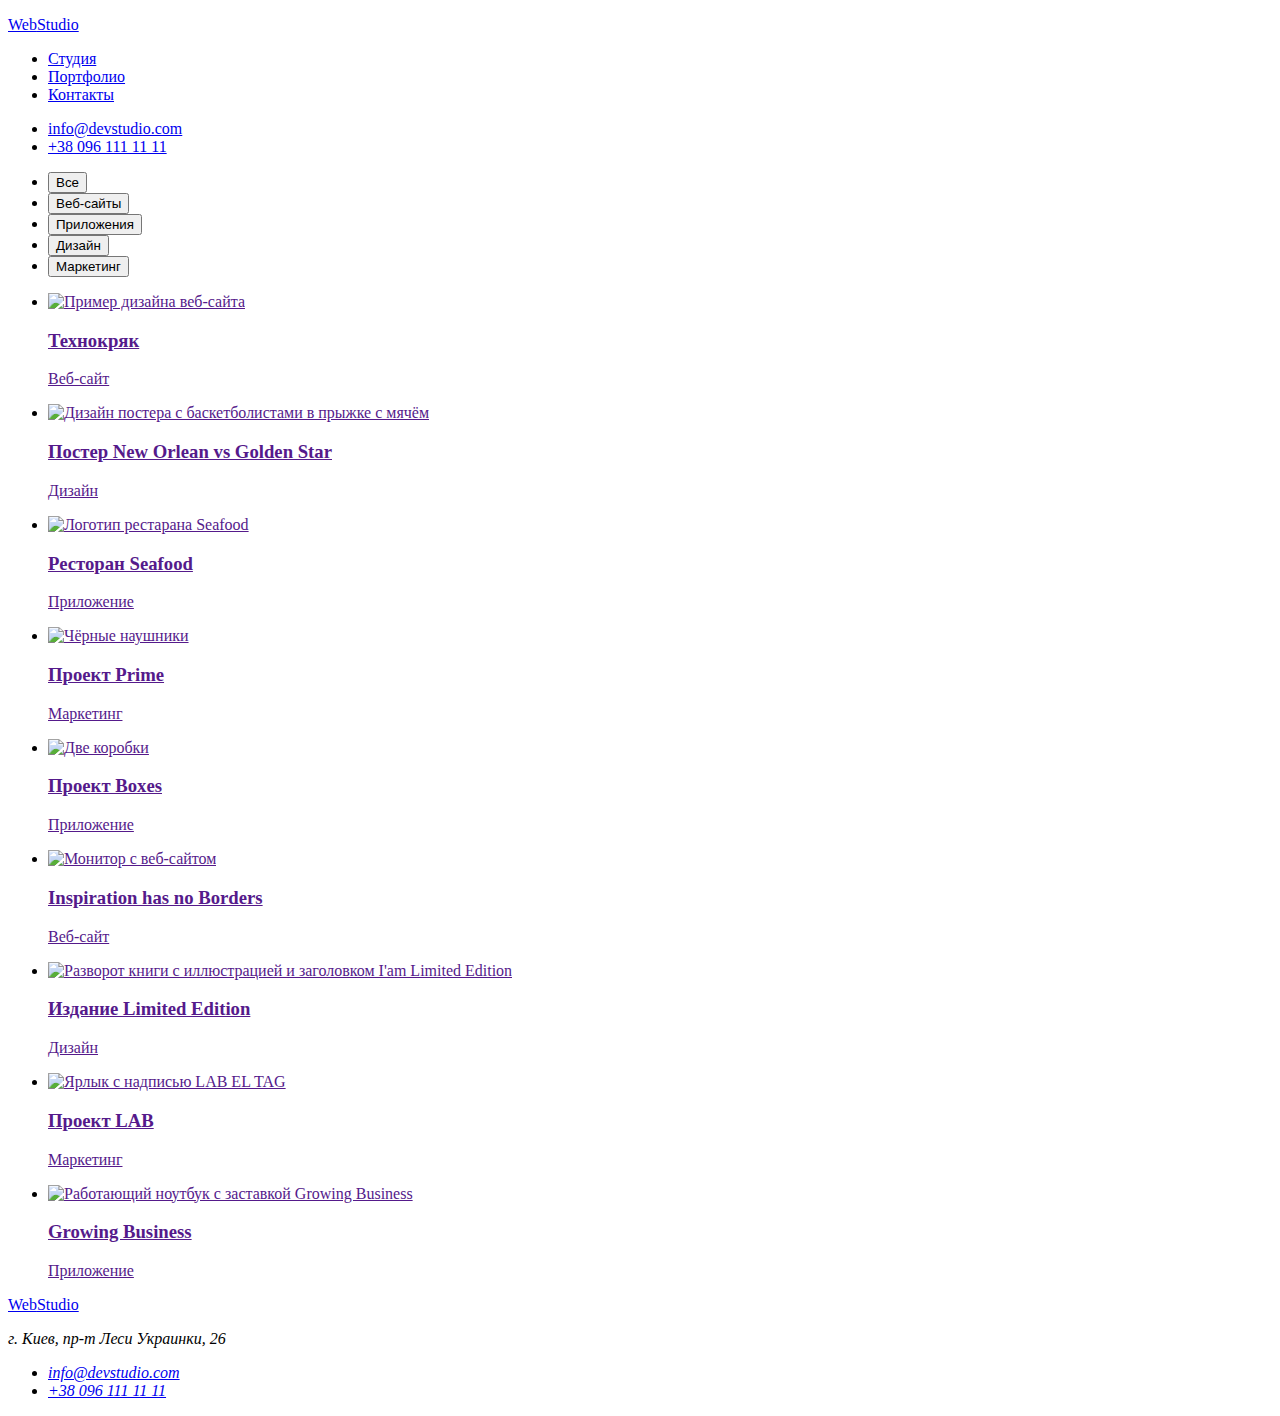
==== portfolio.html @ a592189d "create portfolio html" ====
<!DOCTYPE html>
<html lang="ru">

<head>
    <meta charset="UTF-8" />
    <meta name="viewport" content="width=device-width, initial-scale=1.0" />
    <title>Портфолио</title>
    <link
        href="https://fonts.googleapis.com/css2?family=Raleway:wght@700&amp;family=Roboto:wght@400;500;700;900&amp;display=fallback"
        rel="stylesheet" />
    <link rel="stylesheet" href="CSS/normalize.css">
    <link rel="stylesheet" href="CSS/style.css" />


</head>

<body>
    <header>
        <!-- шапка, навигация -->
        <nav>
            <p class="logo">
                <a href="#" class="focused"><span class="logo-blue">Web</span>Studio</a>
            </p>
            <ul class="main-menu list">
                <li class="main-menu item">
                    <a href="./index.html" class="focused">Студия</a>
                </li>
                <li class="main-menu item">
                    <a href="#" class="focused current">Портфолио</a>
                </li>
                <li class="main-menu item">
                    <a href="#contact" class="focused">Контакты</a>
                </li>
            </ul>
        </nav>
        <!-- шапка, контакты -->
        <ul class="main-menu-contact list">
            <li class="main-menu-contact item">
                <a href="mailto:info@devstudio.com" class="focused contact-link">info@devstudio.com</a>
            </li>
            <li class="main-menu-contact item">
                <a href="tel:+380961111111" class="focused contact-link">+38 096 111 11 11</a>
            </li>
        </ul>
    </header>
    <!-- тело -->
    <main class="main-content">

        <!-- <h1>Портфолио</h1> -->
        <!-- Скрыть элемент h1 -->
        <!-- Фильтр -->
        <nav>
            <ul class="main-filters list">
                <li class="main-filters item">
                    <button type="button" class="focused-button">Все
                        <!-- <a href="#" class="main-filters-link"></a> -->
                    </button>
                </li>
                <li class="main-filters item">
                    <button type="button" class="focused-button">Веб-сайты
                        <!-- <a href="#" class="main-filters-link"></a> -->
                    </button>
                </li>
                <li class="main-filters item">
                    <button type="button" class="focused-button">Приложения
                        <!-- <a href="#" class="main-filters-link"></a> -->
                    </button>
                </li>
                <li class="main-filters item">
                    <button type="button" class="focused-button">Дизайн
                        <!-- <a href="#" class="main-filters-link"></a> -->
                    </button>
                </li>
                <li class="main-filters item">
                    <button type="button" class="focused-button">Маркетинг
                        <!-- <a href="#" class="main-filters-link"></a> -->
                    </button>
                </li>
            </ul>
        </nav>
        <section>
            <ul class="list">
                <li>
                    <a href="" class="link">
                        <img src="imagesPortfolio/technocryk.jpg" alt="Пример дизайна веб-сайта" width="370"
                            height="294" />
                        <h3 class="title">Технокряк</h3>
                        <p class="subtitle">Веб-сайт</p>
                    </a>
                </li>
                <li>
                    <a href="" class="link">
                        <img src="imagesPortfolio/neworlean.jpg" alt="Дизайн постера с баскетболистами в прыжке с мячём"
                            width="370" height="294" />
                        <h3 class="title">Постер New Orlean vs Golden Star</h3>
                        <p class="subtitle">Дизайн</p>
                    </a>
                </li>
                <li>
                    <a href="" class="link">
                        <img src="imagesPortfolio/seafood.jpg" alt="Логотип рестарана Seafood" width="370"
                            height="294" />
                        <h3 class="title">Ресторан Seafood</h3>
                        <p class="subtitle">Приложение</p>
                    </a>
                </li>
                <li>
                    <a href="" class="link">
                        <img src="imagesPortfolio/prime.jpg" alt="Чёрные наушники" width="370" height="294" />
                        <h3 class="title">Проект Prime</h3>
                        <p class="subtitle">Маркетинг</p>
                    </a>
                </li>
                <li>
                    <a href="" class="link">
                        <img src="imagesPortfolio/boxes.jpg" alt="Две коробки" width="370" height="294" />
                        <h3 class="title">Проект Boxes</h3>
                        <p class="subtitle">Приложение</p>
                    </a>
                </li>
                <li>
                    <a href="" class="link">
                        <img src="imagesPortfolio/borders.jpg" alt="Монитор с веб-сайтом" width="370" height="294" />
                        <h3 class="title">Inspiration has no Borders</h3>
                        <p class="subtitle">Веб-сайт</p>
                    </a>
                </li>
                <li>
                    <a href="" class="link">
                        <img src="imagesPortfolio/limeted.jpg"
                            alt="Разворот книги с иллюстрацией и заголовком I'am Limited Edition" width="370"
                            height="294" />
                        <h3 class="title">Издание Limited Edition</h3>
                        <p class="subtitle">Дизайн</p>
                    </a>
                </li>
                <li>
                    <a href="" class="link">
                        <img src="imagesPortfolio/lab.jpg" alt="Ярлык с надписью LAB EL TAG" width="370" height="294" />
                        <h3 class="title">Проект LAB</h3>
                        <p class="subtitle">Маркетинг</p>
                    </a>
                </li>
                <li>
                    <a href="" class="link">
                        <img src="imagesPortfolio/business.jpg" alt="Работающий ноутбук с заставкой Growing Business"
                            width="370" height="294" />
                        <h3 class="title">Growing Business</h3>
                        <p class="subtitle">Приложение</p>
                    </a>
                </li>
            </ul>
        </section>
    </main>
    <!-- подвал, лого и контакты -->
    <footer id="contact" class="main-footer">
        <p class="logo">
            <a href="#" class="focused logo-half"><span class="logo-blue">Web</span>Studio</a>
        </p>
        <address class="main-footer-addressbar">
            г. Киев, пр-т Леси Украинки, 26
        </address>
        <address>
            <ul class="list">
                <li>
                    <a href="mailto:info@devstudio.com" class="focused contact-link-footer">info@devstudio.com</a>
                </li>
                <li>
                    <a href="tel:+380961111111" class="focused contact-link-footer">+38 096 111 11 11</a>
                </li>
            </ul>
        </address>
    </footer>
</body>

</html>
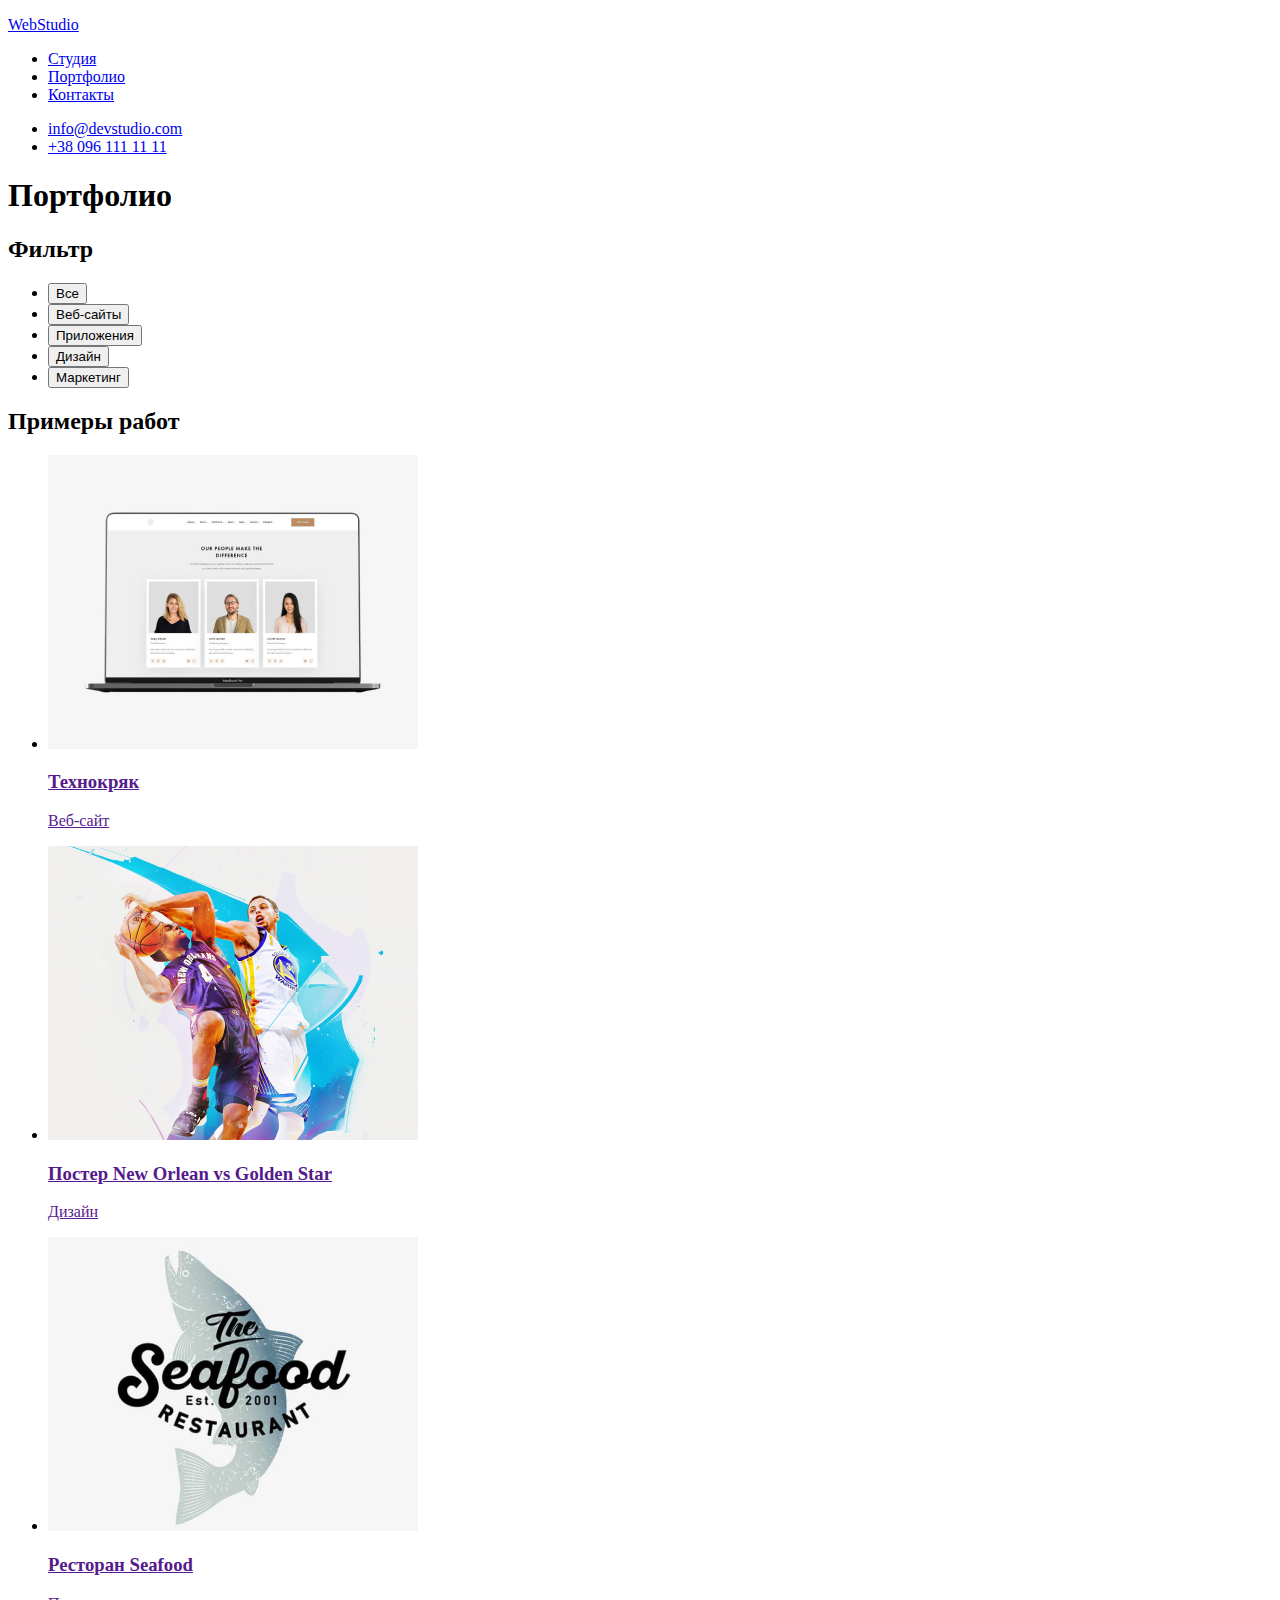
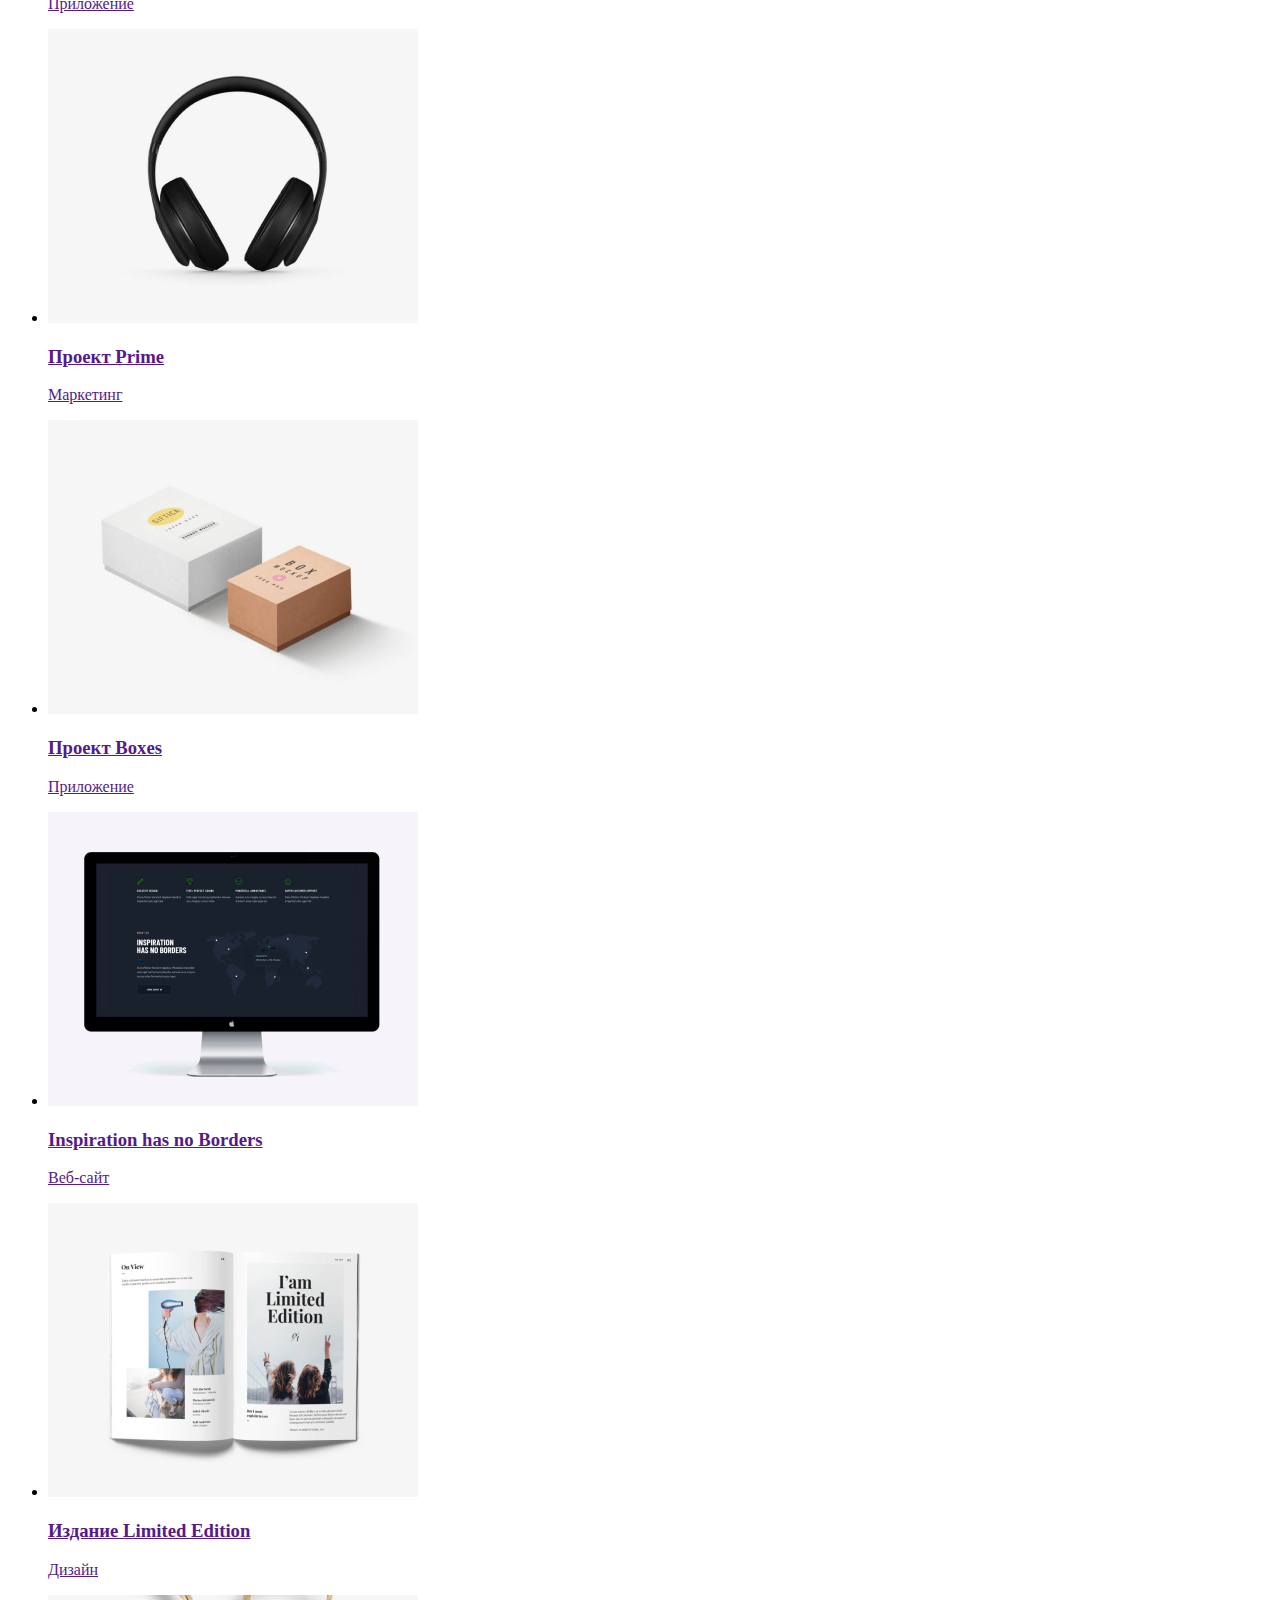
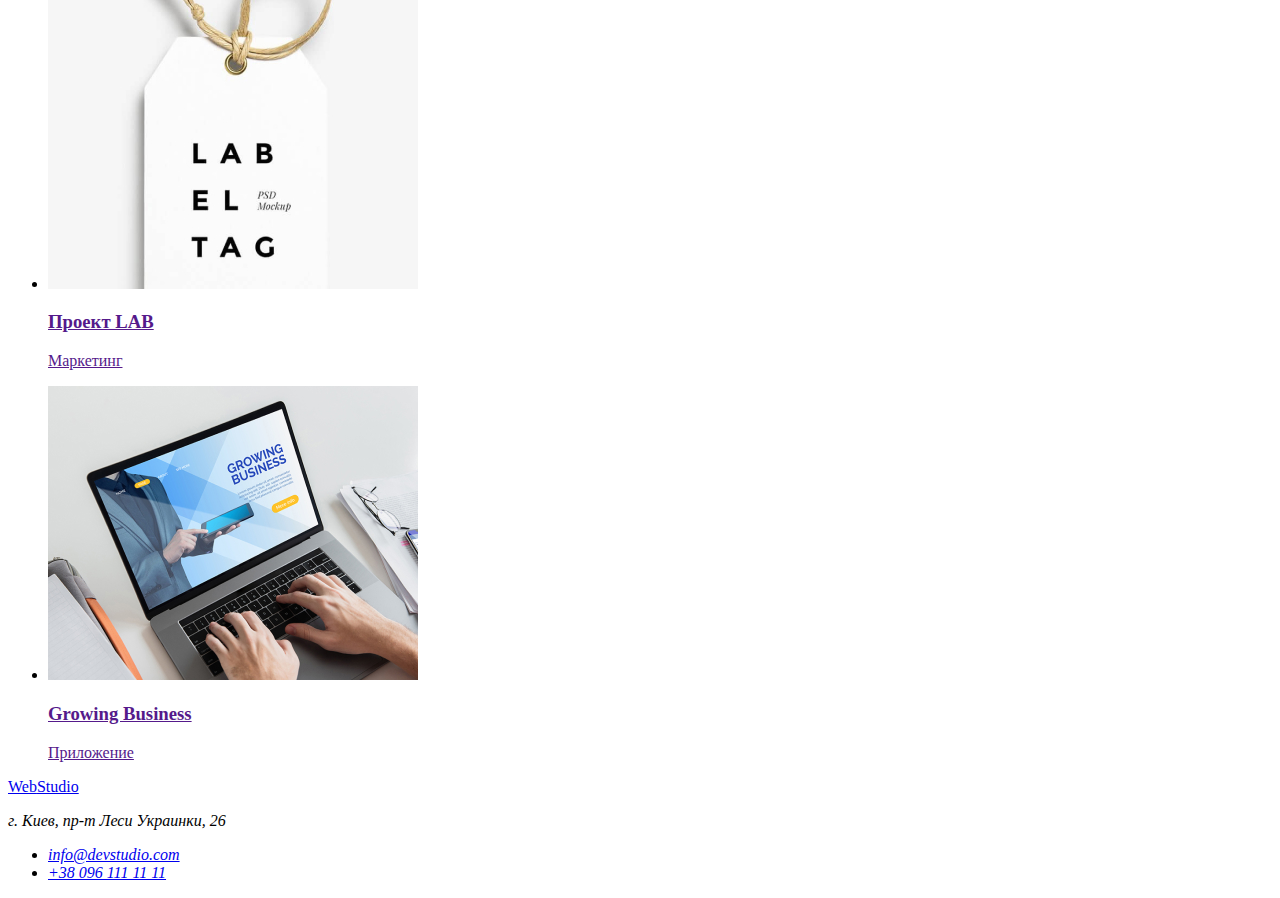
==== commit b7f27d91: "geometry" ====
--- a/portfolio.html
+++ b/portfolio.html
@@ -1,176 +1,251 @@
 <!DOCTYPE html>
 <html lang="ru">
-
-<head>
+  <head>
     <meta charset="UTF-8" />
     <meta name="viewport" content="width=device-width, initial-scale=1.0" />
     <title>Портфолио</title>
     <link
-        href="https://fonts.googleapis.com/css2?family=Raleway:wght@700&amp;family=Roboto:wght@400;500;700;900&amp;display=fallback"
-        rel="stylesheet" />
-    <link rel="stylesheet" href="CSS/normalize.css">
-    <link rel="stylesheet" href="CSS/style.css" />
+      href="https://fonts.googleapis.com/css2?family=Raleway:wght@700&amp;family=Roboto:wght@400;500;700;900&amp;display=fallback"
+      rel="stylesheet"
+    />
+    <link rel="stylesheet" href="./CSS/normalize.css" />
+    <link rel="stylesheet" href="./CSS/style.css" />
+  </head>
 
-
-</head>
-
-<body>
+  <body>
     <header>
-        <!-- шапка, навигация -->
-        <nav>
-            <p class="logo">
-                <a href="#" class="focused"><span class="logo-blue">Web</span>Studio</a>
-            </p>
-            <ul class="main-menu list">
-                <li class="main-menu item">
-                    <a href="./index.html" class="focused">Студия</a>
-                </li>
-                <li class="main-menu item">
-                    <a href="#" class="focused current">Портфолио</a>
-                </li>
-                <li class="main-menu item">
-                    <a href="#contact" class="focused">Контакты</a>
-                </li>
-            </ul>
+      <!-- шапка, навигация -->
+      <div class="nav-container">
+        <nav class="header">
+          <p class="logo">
+            <a href="#" class="focused"><span class="logo-blue">Web</span>Studio</a>
+          </p>
+          <ul class="main-menu list">
+            <li class="item">
+              <a href="./index.html" class="focused">Студия</a>
+            </li>
+            <li class="main-menu item">
+              <a href="#" class="focused current">Портфолио</a>
+            </li>
+            <li class="main-menu item">
+              <a href="#contact" class="focused">Контакты</a>
+            </li>
+          </ul>
         </nav>
         <!-- шапка, контакты -->
-        <ul class="main-menu-contact list">
-            <li class="main-menu-contact item">
-                <a href="mailto:info@devstudio.com" class="focused contact-link">info@devstudio.com</a>
-            </li>
-            <li class="main-menu-contact item">
-                <a href="tel:+380961111111" class="focused contact-link">+38 096 111 11 11</a>
-            </li>
+        <ul class="main-menu contact list">
+          <li class="item">
+            <a href="mailto:info@devstudio.com" class="focused contact-link">info@devstudio.com</a>
+          </li>
+          <li class="item">
+            <a href="tel:+380961111111" class="focused contact-link">+38 096 111 11 11</a>
+          </li>
         </ul>
+      </div>
     </header>
     <!-- тело -->
     <main class="main-content">
-
-        <!-- <h1>Портфолио</h1> -->
-        <!-- Скрыть элемент h1 -->
-        <!-- Фильтр -->
-        <nav>
+      <h1 class="features-title">Портфолио</h1>
+      <!-- Скрыть элемент h1 -->
+      <!-- Фильтр -->
+      <section class="container indented">
+        <div class="minindented">
+          <nav>
+            <h2 class="features-title">Фильтр</h2>
             <ul class="main-filters list">
-                <li class="main-filters item">
-                    <button type="button" class="focused-button">Все
-                        <!-- <a href="#" class="main-filters-link"></a> -->
-                    </button>
-                </li>
-                <li class="main-filters item">
-                    <button type="button" class="focused-button">Веб-сайты
-                        <!-- <a href="#" class="main-filters-link"></a> -->
-                    </button>
-                </li>
-                <li class="main-filters item">
-                    <button type="button" class="focused-button">Приложения
-                        <!-- <a href="#" class="main-filters-link"></a> -->
-                    </button>
-                </li>
-                <li class="main-filters item">
-                    <button type="button" class="focused-button">Дизайн
-                        <!-- <a href="#" class="main-filters-link"></a> -->
-                    </button>
-                </li>
-                <li class="main-filters item">
-                    <button type="button" class="focused-button">Маркетинг
-                        <!-- <a href="#" class="main-filters-link"></a> -->
-                    </button>
-                </li>
+              <li class="main-filters item">
+                <button type="button" class="middling focused-button">
+                  Все
+                  <!-- <a href="#" class="main-filters-link"></a> -->
+                </button>
+              </li>
+              <li class="main-filters item">
+                <button type="button" class="middling focused-button">
+                  Веб-сайты
+                  <!-- <a href="#" class="main-filters-link"></a> -->
+                </button>
+              </li>
+              <li class="main-filters item">
+                <button type="button" class="middling focused-button">
+                  Приложения
+                  <!-- <a href="#" class="main-filters-link"></a> -->
+                </button>
+              </li>
+              <li class="main-filters item">
+                <button type="button" class="middling focused-button">
+                  Дизайн
+                  <!-- <a href="#" class="main-filters-link"></a> -->
+                </button>
+              </li>
+              <li class="main-filters item">
+                <button type="button" class="middling focused-button">
+                  Маркетинг
+                  <!-- <a href="#" class="main-filters-link"></a> -->
+                </button>
+              </li>
             </ul>
-        </nav>
-        <section>
-            <ul class="list">
-                <li>
-                    <a href="" class="link">
-                        <img src="imagesPortfolio/technocryk.jpg" alt="Пример дизайна веб-сайта" width="370"
-                            height="294" />
-                        <h3 class="title">Технокряк</h3>
-                        <p class="subtitle">Веб-сайт</p>
-                    </a>
-                </li>
-                <li>
-                    <a href="" class="link">
-                        <img src="imagesPortfolio/neworlean.jpg" alt="Дизайн постера с баскетболистами в прыжке с мячём"
-                            width="370" height="294" />
-                        <h3 class="title">Постер New Orlean vs Golden Star</h3>
-                        <p class="subtitle">Дизайн</p>
-                    </a>
-                </li>
-                <li>
-                    <a href="" class="link">
-                        <img src="imagesPortfolio/seafood.jpg" alt="Логотип рестарана Seafood" width="370"
-                            height="294" />
-                        <h3 class="title">Ресторан Seafood</h3>
-                        <p class="subtitle">Приложение</p>
-                    </a>
-                </li>
-                <li>
-                    <a href="" class="link">
-                        <img src="imagesPortfolio/prime.jpg" alt="Чёрные наушники" width="370" height="294" />
-                        <h3 class="title">Проект Prime</h3>
-                        <p class="subtitle">Маркетинг</p>
-                    </a>
-                </li>
-                <li>
-                    <a href="" class="link">
-                        <img src="imagesPortfolio/boxes.jpg" alt="Две коробки" width="370" height="294" />
-                        <h3 class="title">Проект Boxes</h3>
-                        <p class="subtitle">Приложение</p>
-                    </a>
-                </li>
-                <li>
-                    <a href="" class="link">
-                        <img src="imagesPortfolio/borders.jpg" alt="Монитор с веб-сайтом" width="370" height="294" />
-                        <h3 class="title">Inspiration has no Borders</h3>
-                        <p class="subtitle">Веб-сайт</p>
-                    </a>
-                </li>
-                <li>
-                    <a href="" class="link">
-                        <img src="imagesPortfolio/limeted.jpg"
-                            alt="Разворот книги с иллюстрацией и заголовком I'am Limited Edition" width="370"
-                            height="294" />
-                        <h3 class="title">Издание Limited Edition</h3>
-                        <p class="subtitle">Дизайн</p>
-                    </a>
-                </li>
-                <li>
-                    <a href="" class="link">
-                        <img src="imagesPortfolio/lab.jpg" alt="Ярлык с надписью LAB EL TAG" width="370" height="294" />
-                        <h3 class="title">Проект LAB</h3>
-                        <p class="subtitle">Маркетинг</p>
-                    </a>
-                </li>
-                <li>
-                    <a href="" class="link">
-                        <img src="imagesPortfolio/business.jpg" alt="Работающий ноутбук с заставкой Growing Business"
-                            width="370" height="294" />
-                        <h3 class="title">Growing Business</h3>
-                        <p class="subtitle">Приложение</p>
-                    </a>
-                </li>
-            </ul>
-        </section>
+          </nav>
+        </div>
+        <h2 class="features-title">Примеры работ</h2>
+        <ul class="list flexlist portfoliolist">
+          <li class="portfolioelement">
+            <a href="" class="link">
+              <img
+                src="./imagesPortfolio/technocryk.jpg"
+                alt="Пример дизайна веб-сайта"
+                width="370"
+                height="294"
+                class="img"
+              />
+              <div class="signature">
+                <h3 class="title">Технокряк</h3>
+                <p class="middling subtitle">Веб-сайт</p>
+              </div>
+            </a>
+          </li>
+          <li class="portfolioelement">
+            <a href="" class="link">
+              <img
+                src="./imagesPortfolio/neworlean.jpg"
+                alt="Дизайн постера с баскетболистами в прыжке с мячём"
+                width="370"
+                height="294"
+                class="img"
+              />
+              <div class="signature">
+                <h3 class="title">Постер New Orlean vs Golden Star</h3>
+                <p class="middling subtitle">Дизайн</p>
+              </div>
+            </a>
+          </li>
+          <li class="portfolioelement">
+            <a href="" class="link">
+              <img
+                src="./imagesPortfolio/seafood.jpg"
+                alt="Логотип рестарана Seafood"
+                width="370"
+                height="294"
+                class="img"
+              />
+              <div class="signature">
+                <h3 class="title">Ресторан Seafood</h3>
+                <p class="middling subtitle">Приложение</p>
+              </div>
+            </a>
+          </li>
+          <li class="portfolioelement">
+            <a href="" class="link">
+              <img
+                src="./imagesPortfolio/prime.jpg"
+                alt="Чёрные наушники"
+                width="370"
+                height="294"
+                class="img"
+              />
+              <div class="signature">
+                <h3 class="title">Проект Prime</h3>
+                <p class="middling subtitle">Маркетинг</p>
+              </div>
+            </a>
+          </li>
+          <li class="portfolioelement">
+            <a href="" class="link">
+              <img
+                src="./imagesPortfolio/boxes.jpg"
+                alt="Две коробки"
+                width="370"
+                height="294"
+                class="img"
+              />
+              <div class="signature">
+                <h3 class="title">Проект Boxes</h3>
+                <p class="middling subtitle">Приложение</p>
+              </div>
+            </a>
+          </li>
+          <li class="portfolioelement">
+            <a href="" class="link">
+              <img
+                src="./imagesPortfolio/borders.jpg"
+                alt="Монитор с веб-сайтом"
+                width="370"
+                height="294"
+                class="img"
+              />
+              <div class="signature">
+                <h3 class="title">Inspiration has no Borders</h3>
+                <p class="middling subtitle">Веб-сайт</p>
+              </div>
+            </a>
+          </li>
+          <li class="portfolioelement">
+            <a href="" class="link">
+              <img
+                src="./imagesPortfolio/limeted.jpg"
+                alt="Разворот книги с иллюстрацией и заголовком I'am Limited Edition"
+                width="370"
+                height="294"
+                class="img"
+              />
+              <div class="signature">
+                <h3 class="title">Издание Limited Edition</h3>
+                <p class="middling subtitle">Дизайн</p>
+              </div>
+            </a>
+          </li>
+          <li class="portfolioelement">
+            <a href="" class="link">
+              <img
+                src="./imagesPortfolio/lab.jpg"
+                alt="Ярлык с надписью LAB EL TAG"
+                width="370"
+                height="294"
+                class="img"
+              />
+              <div class="signature">
+                <h3 class="title">Проект LAB</h3>
+                <p class="middling subtitle">Маркетинг</p>
+              </div>
+            </a>
+          </li>
+          <li class="portfolioelement">
+            <a href="" class="link">
+              <img
+                src="./imagesPortfolio/business.jpg"
+                alt="Работающий ноутбук с заставкой Growing Business"
+                width="370"
+                height="294"
+                class="img"
+              />
+              <div class="signature">
+                <h3 class="title">Growing Business</h3>
+                <p class="middling subtitle">Приложение</p>
+              </div>
+            </a>
+          </li>
+        </ul>
+      </section>
     </main>
     <!-- подвал, лого и контакты -->
     <footer id="contact" class="main-footer">
-        <p class="logo">
-            <a href="#" class="focused logo-half"><span class="logo-blue">Web</span>Studio</a>
+      <div class="container">
+        <p class="footer logo">
+          <a href="#" class="focused logo-half"><span class="logo-blue">Web</span>Studio</a>
         </p>
-        <address class="main-footer-addressbar">
-            г. Киев, пр-т Леси Украинки, 26
+        <address class="main-footer-addressbar">г. Киев, пр-т Леси Украинки, 26</address>
+        <address>
+          <ul class="footerlist list">
+            <li class="item">
+              <a href="mailto:info@devstudio.com" class="focused contact-link-footer"
+                >info@devstudio.com</a
+              >
+            </li>
+            <li class="item">
+              <a href="tel:+380961111111" class="focused contact-link-footer">+38 096 111 11 11</a>
+            </li>
+          </ul>
         </address>
-        <address>
-            <ul class="list">
-                <li>
-                    <a href="mailto:info@devstudio.com" class="focused contact-link-footer">info@devstudio.com</a>
-                </li>
-                <li>
-                    <a href="tel:+380961111111" class="focused contact-link-footer">+38 096 111 11 11</a>
-                </li>
-            </ul>
-        </address>
+      </div>
     </footer>
-</body>
-
-</html>+  </body>
+</html>
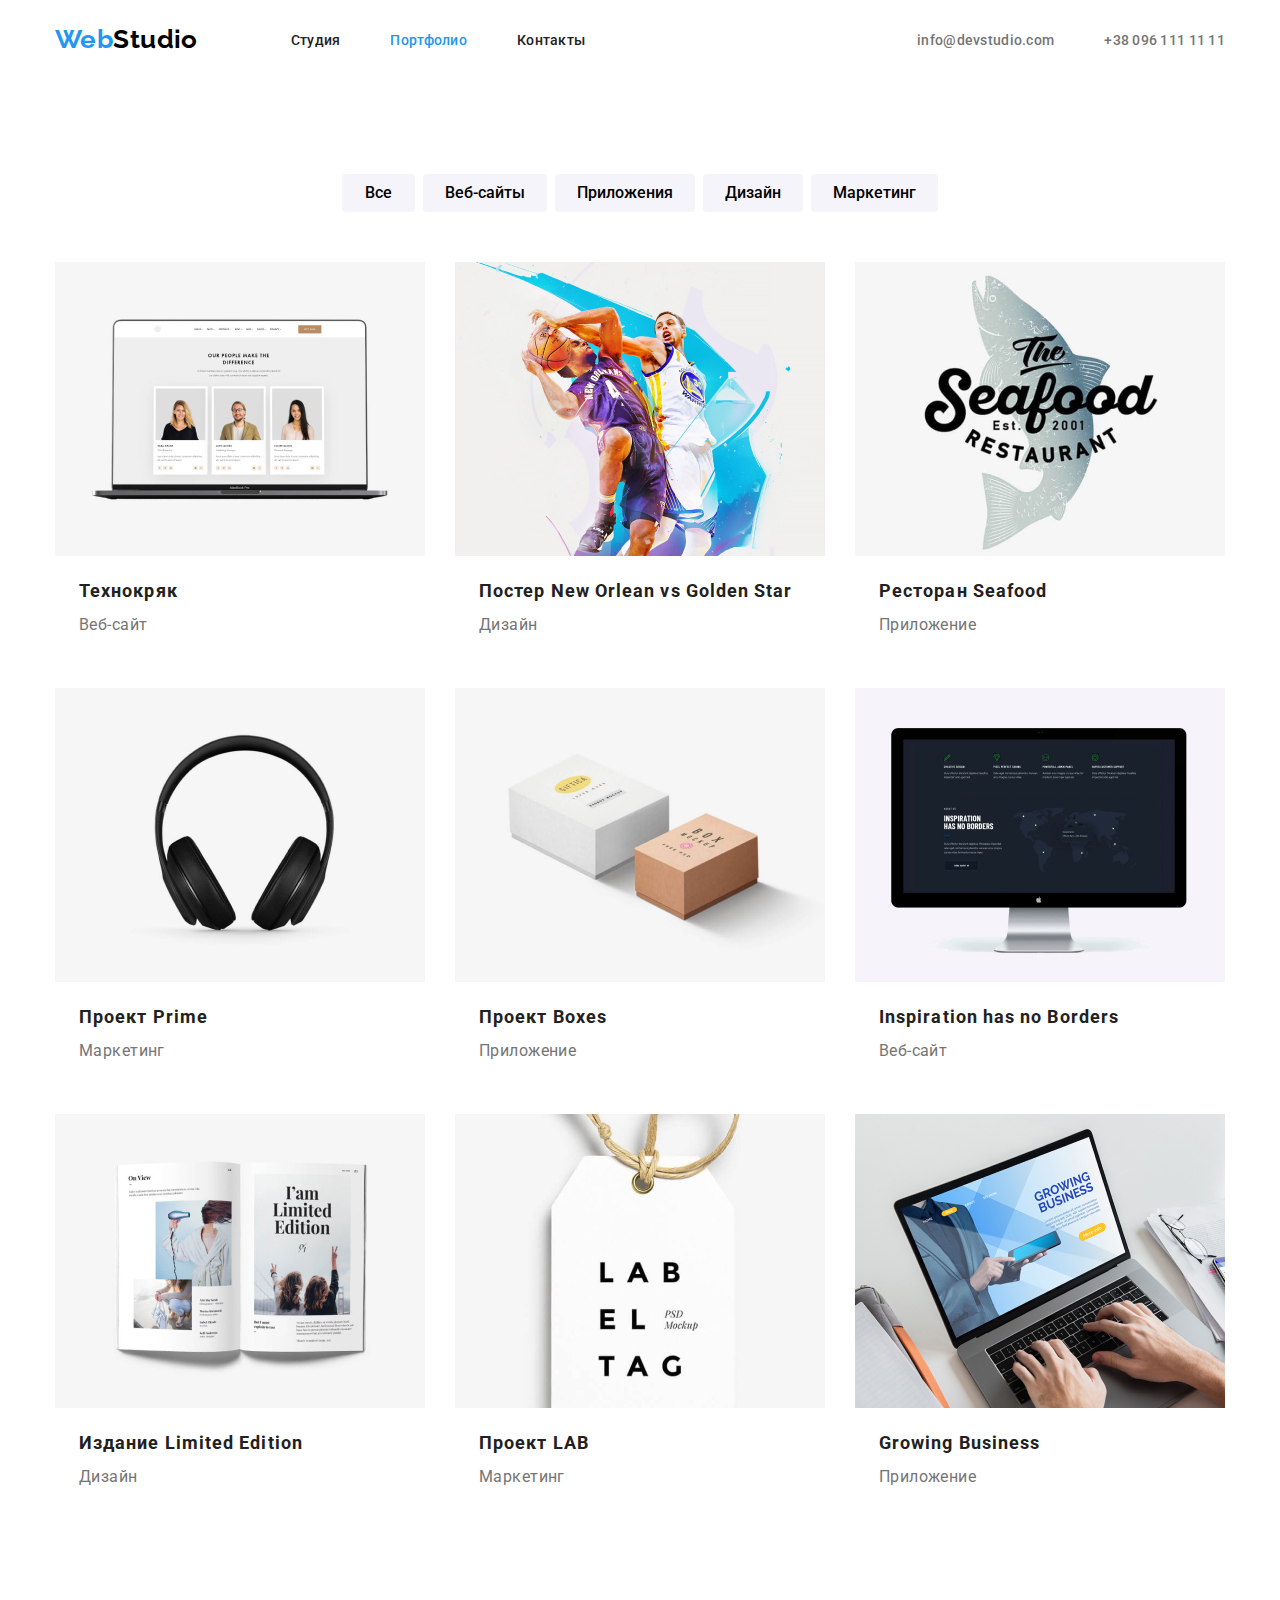
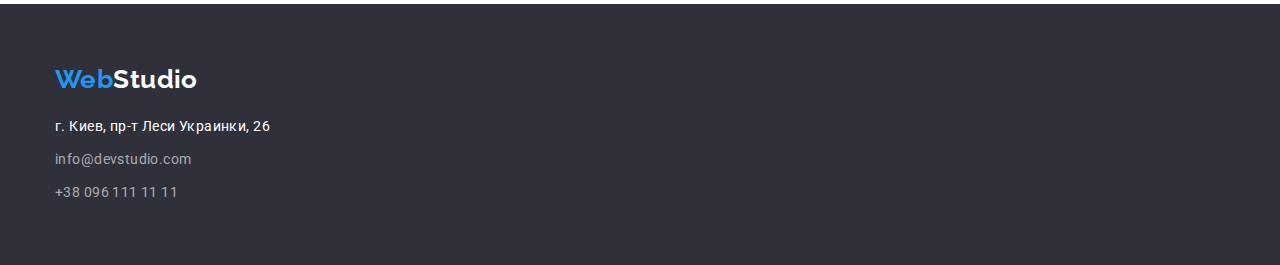
==== commit 073a0711: "bug fix" ====
--- a/portfolio.html
+++ b/portfolio.html
@@ -1,251 +1,203 @@
 <!DOCTYPE html>
 <html lang="ru">
-  <head>
-    <meta charset="UTF-8" />
-    <meta name="viewport" content="width=device-width, initial-scale=1.0" />
-    <title>Портфолио</title>
-    <link
-      href="https://fonts.googleapis.com/css2?family=Raleway:wght@700&amp;family=Roboto:wght@400;500;700;900&amp;display=fallback"
-      rel="stylesheet"
-    />
-    <link rel="stylesheet" href="./CSS/normalize.css" />
-    <link rel="stylesheet" href="./CSS/style.css" />
-  </head>
 
-  <body>
-    <header>
-      <!-- шапка, навигация -->
-      <div class="nav-container">
-        <nav class="header">
-          <p class="logo">
-            <a href="#" class="focused"><span class="logo-blue">Web</span>Studio</a>
-          </p>
-          <ul class="main-menu list">
-            <li class="item">
-              <a href="./index.html" class="focused">Студия</a>
-            </li>
-            <li class="main-menu item">
-              <a href="#" class="focused current">Портфолио</a>
-            </li>
-            <li class="main-menu item">
-              <a href="#contact" class="focused">Контакты</a>
+<head>
+  <meta charset="UTF-8" />
+  <meta name="viewport" content="width=device-width, initial-scale=1.0" />
+  <title>Портфолио</title>
+  <link
+    href="https://fonts.googleapis.com/css2?family=Raleway:wght@700&amp;family=Roboto:wght@400;500;700;900&amp;display=fallback"
+    rel="stylesheet" />
+  <link rel="stylesheet" href="css/normalize.css" />
+  <link rel="stylesheet" href="css/style.css" />
+</head>
+
+<body>
+  <header>
+    <!-- шапка, навигация -->
+    <div class="nav-container">
+      <nav class="header">
+        <p class="logo">
+          <a href="#" class="focused"><span class="logo-blue">Web</span>Studio</a>
+        </p>
+        <ul class="main-menu list">
+          <li class="item">
+            <a href="./index.html" class="focused">Студия</a>
+          </li>
+          <li class="main-menu item">
+            <a href="#" class="focused current">Портфолио</a>
+          </li>
+          <li class="main-menu item">
+            <a href="#contact" class="focused">Контакты</a>
+          </li>
+        </ul>
+      </nav>
+      <!-- шапка, контакты -->
+      <ul class="main-menu contact list">
+        <li class="item">
+          <a href="mailto:info@devstudio.com" class="focused contact-link">info@devstudio.com</a>
+        </li>
+        <li class="item">
+          <a href="tel:+380961111111" class="focused contact-link">+38 096 111 11 11</a>
+        </li>
+      </ul>
+    </div>
+  </header>
+  <!-- тело -->
+  <main class="main-content">
+    <h1 class="features-title">Портфолио</h1>
+    <!-- Скрыть элемент h1 -->
+    <!-- Фильтр -->
+    <section class="container indented">
+      <div class="minindented">
+        <nav>
+          <h2 class="features-title">Фильтр</h2>
+          <ul class="main-filters list">
+            <li class="main-filters item">
+              <button type="button" class="middling focused-button">
+                Все
+                <!-- <a href="#" class="main-filters-link"></a> -->
+              </button>
+            </li>
+            <li class="main-filters item">
+              <button type="button" class="middling focused-button">
+                Веб-сайты
+                <!-- <a href="#" class="main-filters-link"></a> -->
+              </button>
+            </li>
+            <li class="main-filters item">
+              <button type="button" class="middling focused-button">
+                Приложения
+                <!-- <a href="#" class="main-filters-link"></a> -->
+              </button>
+            </li>
+            <li class="main-filters item">
+              <button type="button" class="middling focused-button">
+                Дизайн
+                <!-- <a href="#" class="main-filters-link"></a> -->
+              </button>
+            </li>
+            <li class="main-filters item">
+              <button type="button" class="middling focused-button">
+                Маркетинг
+                <!-- <a href="#" class="main-filters-link"></a> -->
+              </button>
             </li>
           </ul>
         </nav>
-        <!-- шапка, контакты -->
-        <ul class="main-menu contact list">
+      </div>
+      <h2 class="features-title">Примеры работ</h2>
+      <ul class="list flexlist portfoliolist">
+        <li class="portfolioelement">
+          <a href="" class="link">
+            <img src="./imagesPortfolio/technocryk.jpg" alt="Пример дизайна веб-сайта" width="370" height="294"
+              class="img" />
+            <div class="signature">
+              <h3 class="title">Технокряк</h3>
+              <p class="middling subtitle">Веб-сайт</p>
+            </div>
+          </a>
+        </li>
+        <li class="portfolioelement">
+          <a href="" class="link">
+            <img src="./imagesPortfolio/neworlean.jpg" alt="Дизайн постера с баскетболистами в прыжке с мячём"
+              width="370" height="294" class="img" />
+            <div class="signature">
+              <h3 class="title">Постер New Orlean vs Golden Star</h3>
+              <p class="middling subtitle">Дизайн</p>
+            </div>
+          </a>
+        </li>
+        <li class="portfolioelement">
+          <a href="" class="link">
+            <img src="./imagesPortfolio/seafood.jpg" alt="Логотип рестарана Seafood" width="370" height="294"
+              class="img" />
+            <div class="signature">
+              <h3 class="title">Ресторан Seafood</h3>
+              <p class="middling subtitle">Приложение</p>
+            </div>
+          </a>
+        </li>
+        <li class="portfolioelement">
+          <a href="" class="link">
+            <img src="./imagesPortfolio/prime.jpg" alt="Чёрные наушники" width="370" height="294" class="img" />
+            <div class="signature">
+              <h3 class="title">Проект Prime</h3>
+              <p class="middling subtitle">Маркетинг</p>
+            </div>
+          </a>
+        </li>
+        <li class="portfolioelement">
+          <a href="" class="link">
+            <img src="./imagesPortfolio/boxes.jpg" alt="Две коробки" width="370" height="294" class="img" />
+            <div class="signature">
+              <h3 class="title">Проект Boxes</h3>
+              <p class="middling subtitle">Приложение</p>
+            </div>
+          </a>
+        </li>
+        <li class="portfolioelement">
+          <a href="" class="link">
+            <img src="./imagesPortfolio/borders.jpg" alt="Монитор с веб-сайтом" width="370" height="294" class="img" />
+            <div class="signature">
+              <h3 class="title">Inspiration has no Borders</h3>
+              <p class="middling subtitle">Веб-сайт</p>
+            </div>
+          </a>
+        </li>
+        <li class="portfolioelement">
+          <a href="" class="link">
+            <img src="./imagesPortfolio/limeted.jpg"
+              alt="Разворот книги с иллюстрацией и заголовком I'am Limited Edition" width="370" height="294"
+              class="img" />
+            <div class="signature">
+              <h3 class="title">Издание Limited Edition</h3>
+              <p class="middling subtitle">Дизайн</p>
+            </div>
+          </a>
+        </li>
+        <li class="portfolioelement">
+          <a href="" class="link">
+            <img src="./imagesPortfolio/lab.jpg" alt="Ярлык с надписью LAB EL TAG" width="370" height="294"
+              class="img" />
+            <div class="signature">
+              <h3 class="title">Проект LAB</h3>
+              <p class="middling subtitle">Маркетинг</p>
+            </div>
+          </a>
+        </li>
+        <li class="portfolioelement">
+          <a href="" class="link">
+            <img src="./imagesPortfolio/business.jpg" alt="Работающий ноутбук с заставкой Growing Business" width="370"
+              height="294" class="img" />
+            <div class="signature">
+              <h3 class="title">Growing Business</h3>
+              <p class="middling subtitle">Приложение</p>
+            </div>
+          </a>
+        </li>
+      </ul>
+    </section>
+  </main>
+  <!-- подвал, лого и контакты -->
+  <footer id="contact" class="main-footer">
+    <div class="container">
+      <p class="footer logo">
+        <a href="#" class="focused logo-half"><span class="logo-blue">Web</span>Studio</a>
+      </p>
+      <address class="main-footer-addressbar">г. Киев, пр-т Леси Украинки, 26</address>
+      <address>
+        <ul class="footerlist list">
           <li class="item">
-            <a href="mailto:info@devstudio.com" class="focused contact-link">info@devstudio.com</a>
+            <a href="mailto:info@devstudio.com" class="focused contact-link-footer">info@devstudio.com</a>
           </li>
           <li class="item">
-            <a href="tel:+380961111111" class="focused contact-link">+38 096 111 11 11</a>
+            <a href="tel:+380961111111" class="focused contact-link-footer">+38 096 111 11 11</a>
           </li>
         </ul>
-      </div>
-    </header>
-    <!-- тело -->
-    <main class="main-content">
-      <h1 class="features-title">Портфолио</h1>
-      <!-- Скрыть элемент h1 -->
-      <!-- Фильтр -->
-      <section class="container indented">
-        <div class="minindented">
-          <nav>
-            <h2 class="features-title">Фильтр</h2>
-            <ul class="main-filters list">
-              <li class="main-filters item">
-                <button type="button" class="middling focused-button">
-                  Все
-                  <!-- <a href="#" class="main-filters-link"></a> -->
-                </button>
-              </li>
-              <li class="main-filters item">
-                <button type="button" class="middling focused-button">
-                  Веб-сайты
-                  <!-- <a href="#" class="main-filters-link"></a> -->
-                </button>
-              </li>
-              <li class="main-filters item">
-                <button type="button" class="middling focused-button">
-                  Приложения
-                  <!-- <a href="#" class="main-filters-link"></a> -->
-                </button>
-              </li>
-              <li class="main-filters item">
-                <button type="button" class="middling focused-button">
-                  Дизайн
-                  <!-- <a href="#" class="main-filters-link"></a> -->
-                </button>
-              </li>
-              <li class="main-filters item">
-                <button type="button" class="middling focused-button">
-                  Маркетинг
-                  <!-- <a href="#" class="main-filters-link"></a> -->
-                </button>
-              </li>
-            </ul>
-          </nav>
-        </div>
-        <h2 class="features-title">Примеры работ</h2>
-        <ul class="list flexlist portfoliolist">
-          <li class="portfolioelement">
-            <a href="" class="link">
-              <img
-                src="./imagesPortfolio/technocryk.jpg"
-                alt="Пример дизайна веб-сайта"
-                width="370"
-                height="294"
-                class="img"
-              />
-              <div class="signature">
-                <h3 class="title">Технокряк</h3>
-                <p class="middling subtitle">Веб-сайт</p>
-              </div>
-            </a>
-          </li>
-          <li class="portfolioelement">
-            <a href="" class="link">
-              <img
-                src="./imagesPortfolio/neworlean.jpg"
-                alt="Дизайн постера с баскетболистами в прыжке с мячём"
-                width="370"
-                height="294"
-                class="img"
-              />
-              <div class="signature">
-                <h3 class="title">Постер New Orlean vs Golden Star</h3>
-                <p class="middling subtitle">Дизайн</p>
-              </div>
-            </a>
-          </li>
-          <li class="portfolioelement">
-            <a href="" class="link">
-              <img
-                src="./imagesPortfolio/seafood.jpg"
-                alt="Логотип рестарана Seafood"
-                width="370"
-                height="294"
-                class="img"
-              />
-              <div class="signature">
-                <h3 class="title">Ресторан Seafood</h3>
-                <p class="middling subtitle">Приложение</p>
-              </div>
-            </a>
-          </li>
-          <li class="portfolioelement">
-            <a href="" class="link">
-              <img
-                src="./imagesPortfolio/prime.jpg"
-                alt="Чёрные наушники"
-                width="370"
-                height="294"
-                class="img"
-              />
-              <div class="signature">
-                <h3 class="title">Проект Prime</h3>
-                <p class="middling subtitle">Маркетинг</p>
-              </div>
-            </a>
-          </li>
-          <li class="portfolioelement">
-            <a href="" class="link">
-              <img
-                src="./imagesPortfolio/boxes.jpg"
-                alt="Две коробки"
-                width="370"
-                height="294"
-                class="img"
-              />
-              <div class="signature">
-                <h3 class="title">Проект Boxes</h3>
-                <p class="middling subtitle">Приложение</p>
-              </div>
-            </a>
-          </li>
-          <li class="portfolioelement">
-            <a href="" class="link">
-              <img
-                src="./imagesPortfolio/borders.jpg"
-                alt="Монитор с веб-сайтом"
-                width="370"
-                height="294"
-                class="img"
-              />
-              <div class="signature">
-                <h3 class="title">Inspiration has no Borders</h3>
-                <p class="middling subtitle">Веб-сайт</p>
-              </div>
-            </a>
-          </li>
-          <li class="portfolioelement">
-            <a href="" class="link">
-              <img
-                src="./imagesPortfolio/limeted.jpg"
-                alt="Разворот книги с иллюстрацией и заголовком I'am Limited Edition"
-                width="370"
-                height="294"
-                class="img"
-              />
-              <div class="signature">
-                <h3 class="title">Издание Limited Edition</h3>
-                <p class="middling subtitle">Дизайн</p>
-              </div>
-            </a>
-          </li>
-          <li class="portfolioelement">
-            <a href="" class="link">
-              <img
-                src="./imagesPortfolio/lab.jpg"
-                alt="Ярлык с надписью LAB EL TAG"
-                width="370"
-                height="294"
-                class="img"
-              />
-              <div class="signature">
-                <h3 class="title">Проект LAB</h3>
-                <p class="middling subtitle">Маркетинг</p>
-              </div>
-            </a>
-          </li>
-          <li class="portfolioelement">
-            <a href="" class="link">
-              <img
-                src="./imagesPortfolio/business.jpg"
-                alt="Работающий ноутбук с заставкой Growing Business"
-                width="370"
-                height="294"
-                class="img"
-              />
-              <div class="signature">
-                <h3 class="title">Growing Business</h3>
-                <p class="middling subtitle">Приложение</p>
-              </div>
-            </a>
-          </li>
-        </ul>
-      </section>
-    </main>
-    <!-- подвал, лого и контакты -->
-    <footer id="contact" class="main-footer">
-      <div class="container">
-        <p class="footer logo">
-          <a href="#" class="focused logo-half"><span class="logo-blue">Web</span>Studio</a>
-        </p>
-        <address class="main-footer-addressbar">г. Киев, пр-т Леси Украинки, 26</address>
-        <address>
-          <ul class="footerlist list">
-            <li class="item">
-              <a href="mailto:info@devstudio.com" class="focused contact-link-footer"
-                >info@devstudio.com</a
-              >
-            </li>
-            <li class="item">
-              <a href="tel:+380961111111" class="focused contact-link-footer">+38 096 111 11 11</a>
-            </li>
-          </ul>
-        </address>
-      </div>
-    </footer>
-  </body>
-</html>
+      </address>
+    </div>
+  </footer>
+</body>
+
+</html>--- a/css/style.css
+++ b/css/style.css
@@ -0,0 +1,342 @@
+/* основныe свойства */
+
+:root {
+  --primary-text-color: #212121;
+  --primary-background-color: #ffffff;
+  --accent-color: #2196f3;
+  --btn-footer-color: #2f303a;
+  --logo-color: #000000;
+  --secondary-background: #f5f4fa;
+  --subtitle-text-color: #757575;
+  --opposite-text-color: #ffffff;
+}
+
+body {
+  font-family: 'Roboto', 'Verdana', 'Tahoma', sans-serif;
+  font-size: 14px;
+  line-height: 1.71;
+  letter-spacing: 0.03em;
+
+  background: var(--primary-background-color);
+  color: var(--primary-text-color);
+}
+
+/* утилиты сброс маркеров для всех списков */
+a {
+  text-decoration: none;
+}
+
+.list {
+  /* font-size: 0; */
+  list-style: none;
+  margin: 0px;
+  padding: 0px;
+}
+
+h3,
+h4,
+p {
+  margin: 0px;
+  padding: 0px;
+}
+
+.img {
+  display: block;
+  max-width: 100%;
+  height: auto;
+  padding: 0px;
+}
+
+/* геометрия */
+/* Основные  */
+.container {
+  margin-left: auto;
+  margin-right: auto;
+  padding-left: 15px;
+  padding-right: 15px;
+  width: 1200px;
+}
+
+.indented {
+  padding-top: 94px;
+  padding-bottom: 94px;
+}
+
+.flexelement,
+.portfolioelement {
+  width: calc((100% - 60px) / 3);
+  margin-right: 30px;
+  margin-bottom: 30px;
+}
+
+.flexlist {
+  display: flex;
+  flex-wrap: wrap;
+}
+
+.fourrowel {
+  width: calc((100% - 90px) / 4);
+  margin-right: 30px;
+}
+
+.flexlist .fourrowel:last-child,
+.flexlist .flexelement:last-child {
+  margin-right: 0;
+}
+
+/* индивидуальные */
+
+.nav-container {
+  display: flex;
+  align-items: center;
+  margin-left: auto;
+  margin-right: auto;
+  padding-left: 15px;
+  padding-right: 15px;
+  width: 1200px;
+}
+
+.maxindented {
+  padding-top: 200px;
+  padding-bottom: 200px;
+  margin-bottom: 94px;
+}
+
+.container-banner {
+  /* align-items: center; */
+  /* max-width: 696px;  - если ставить текст уезжает влево*/
+  text-align: center;
+  padding-left: 15px;
+  padding-right: 15px;
+}
+
+.order-title {
+  text-align: center;
+  margin-top: 0;
+  margin-bottom: 30px;
+  /* margin: 0 auto 30px;  если задать ширину, то центрировать можно маржин авто*/
+  /* outline: 1px solid red; убрать */
+
+  font-size: 44px;
+  font-weight: 900;
+  line-height: 1.363;
+  letter-spacing: 0.06em;
+  text-transform: uppercase;
+}
+
+.main-menu {
+  display: flex;
+  margin-left: 93px;
+}
+
+.contact {
+  margin-left: auto;
+}
+
+.main-menu .item+.item {
+  margin-left: 50px;
+}
+
+.comcontent {
+  padding: 30px;
+  text-align: center;
+}
+
+.name {
+  padding-bottom: 10px;
+
+}
+
+/* portfolio стр портфолио фильтры */
+.main-filters {
+  display: flex;
+  justify-content: center;
+}
+
+.main-filters .item+.item {
+  margin-left: 8px;
+}
+
+.portfolioelement:nth-child(3n) {
+  margin-right: 0;
+}
+
+.portfolioelement:nth-last-child(-n + 3) {
+  margin-bottom: 0;
+}
+
+.main-footer {
+  padding-top: 60px;
+  padding-bottom: 60px;
+}
+
+/* 
+.logo {
+    margin-bottom: 20px; - смещает вверх логотип
+
+} */
+
+.header {
+  /* padding-top: 24px;
+    padding-bottom: 25px; */
+  display: flex;
+  align-items: center;
+}
+
+.minindented {
+  margin-bottom: 50px;
+}
+
+
+li div.signature {
+  padding: 20px 24px;
+  text-align: left;
+}
+
+.signature .subtitle {
+  text-align: left;
+}
+
+.features-title {
+  display: none;
+}
+
+/* логотип */
+.logo .focused {
+  margin-top: 0;
+  font-family: Raleway;
+  font-size: 26px;
+  font-weight: 700;
+  line-height: 1.192;
+  color: var(--logo-color);
+}
+
+.logo .logo-half {
+  color: var(--opposite-text-color);
+}
+
+.logo-blue {
+  color: #2196f3;
+}
+
+/* заголовки */
+h2 {
+  margin-top: 0;
+  margin-bottom: 50px;
+  font-size: 36px;
+  text-align: center;
+}
+
+li .title {
+  /* padding-top: 20px; */
+  padding-bottom: 4px;
+  font-weight: 700;
+  font-size: 18px;
+  letter-spacing: 0.06em;
+  color: var(--primary-text-color);
+}
+
+.middling {
+  font-size: 16px;
+}
+
+.team {
+  background: var(--secondary-background);
+}
+
+.subtitle {
+  color: var(--subtitle-text-color);
+}
+
+/*footer подвал */
+.footer a {
+  display: inline-block;
+  margin-bottom: 20px;
+}
+
+.footerlist li:first-child {
+  margin-top: 9px;
+  margin-bottom: 9px;
+}
+
+footer,
+.picture-banner {
+  color: var(--opposite-text-color);
+  background: var(--btn-footer-color);
+}
+
+.list .contact-link-footer {
+  color: rgba(255, 255, 255, 0.6);
+}
+
+.item .contact-link,
+.featurestext {
+  color: var(--subtitle-text-color);
+}
+
+/* подстили */
+
+/* кнопка-ссылка */
+.button {
+  display: inline-block;
+  min-width: 200px;
+  padding: 10px 32px;
+  border-radius: 4px;
+  border: none;
+  font-weight: 700;
+  font-size: 16px;
+  line-height: 1.875;
+  text-align: center;
+  background: var(--accent-color);
+  color: var(--opposite-text-color);
+}
+
+.focused-button {
+  display: inline-block;
+  min-width: 73px;
+  /* text-align: center; */
+  border: none;
+  border-radius: 4px;
+  height: 38px;
+  padding: 6px 22px;
+  font-weight: 500;
+  background: var(--secondary-background);
+}
+
+.focused-button:hover,
+.focused-button:focus {
+  background: var(--accent-color);
+  color: var(--opposite-text-color);
+}
+
+.features-uppercase {
+  margin-top: 0;
+  margin-bottom: 10px;
+  font-weight: 700;
+  text-transform: uppercase;
+  line-height: 1.142;
+}
+
+.main-menu .focused {
+  display: block;
+  padding-top: 32px;
+  padding-bottom: 32px;
+  font-weight: 500;
+  line-height: 1.142;
+  letter-spacing: 0.02em;
+}
+
+address {
+  font-style: normal;
+}
+
+.focused {
+  font-weight: 400;
+  color: var(--primary-text-color);
+}
+
+.main-menu .focused.current,
+.focused:hover,
+.focused:focus {
+  color: var(--accent-color);
+}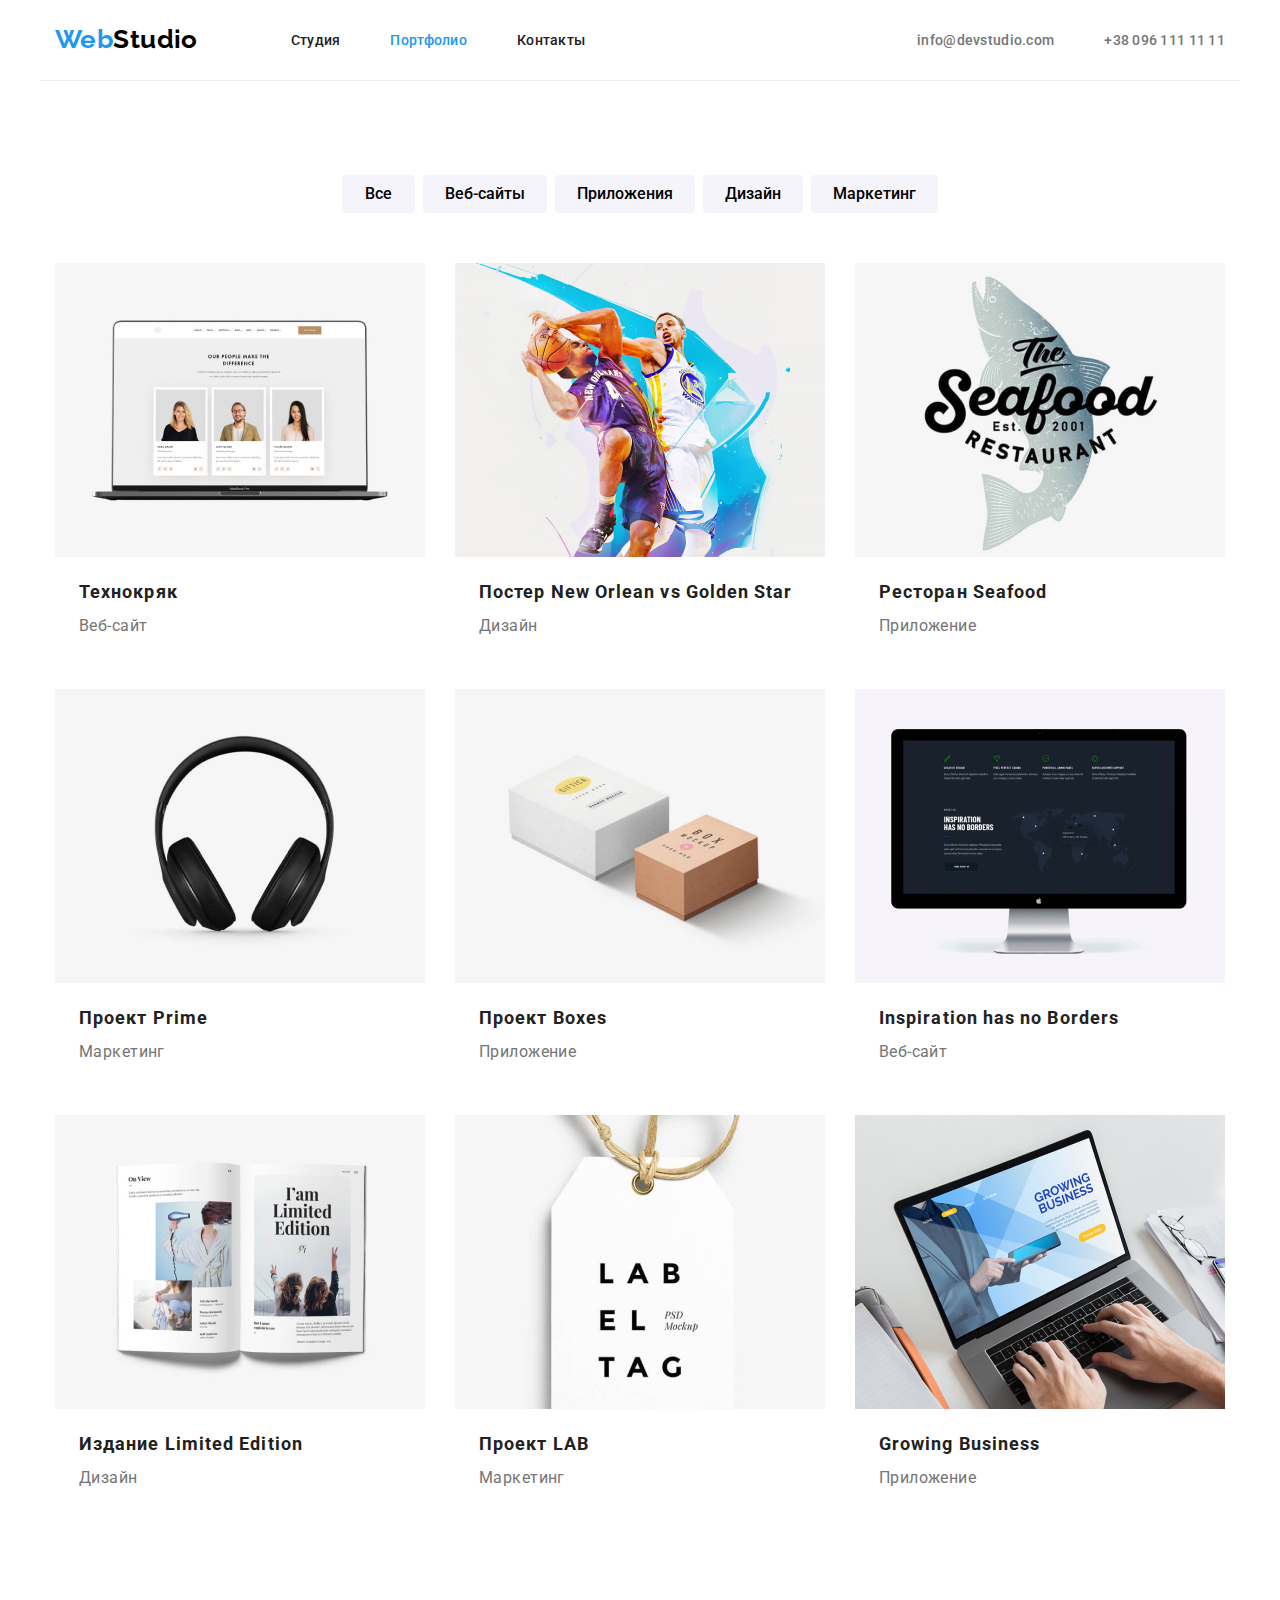
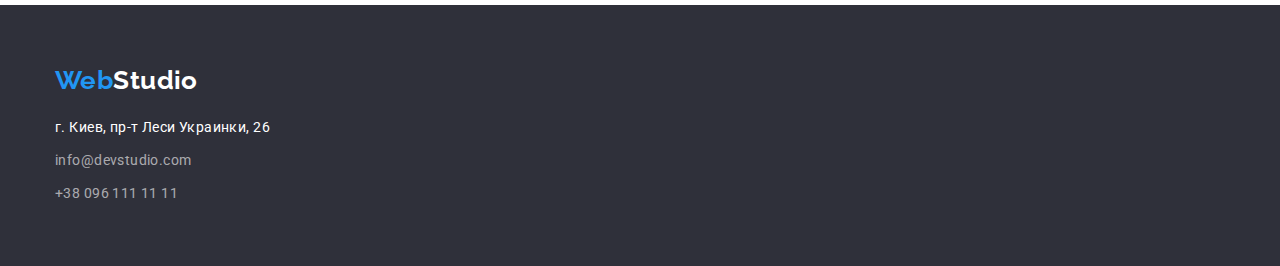
==== commit b255ee95: "minor fixes" ====
--- a/portfolio.html
+++ b/portfolio.html
@@ -45,10 +45,11 @@
   </header>
   <!-- тело -->
   <main class="main-content">
-    <h1 class="features-title">Портфолио</h1>
-    <!-- Скрыть элемент h1 -->
-    <!-- Фильтр -->
-    <section class="container indented">
+    <section class="container indented border">
+      <h1 class="features-title">Портфолио</h1>
+      <!-- Скрыть элемент h1 -->
+      <!-- Фильтр -->
+
       <div class="minindented">
         <nav>
           <h2 class="features-title">Фильтр</h2>
--- a/css/style.css
+++ b/css/style.css
@@ -133,18 +133,17 @@
   margin-left: auto;
 }
 
-.main-menu .item+.item {
+.main-menu .item + .item {
   margin-left: 50px;
 }
 
 .comcontent {
-  padding: 30px;
+  margin: 30px;
   text-align: center;
 }
 
 .name {
-  padding-bottom: 10px;
-
+  margin-bottom: 10px;
 }
 
 /* portfolio стр портфолио фильтры */
@@ -153,7 +152,7 @@
   justify-content: center;
 }
 
-.main-filters .item+.item {
+.main-filters .item + .item {
   margin-left: 8px;
 }
 
@@ -170,26 +169,17 @@
   padding-bottom: 60px;
 }
 
-/* 
-.logo {
-    margin-bottom: 20px; - смещает вверх логотип
-
-} */
-
 .header {
-  /* padding-top: 24px;
-    padding-bottom: 25px; */
   display: flex;
   align-items: center;
 }
 
 .minindented {
-  margin-bottom: 50px;
-}
-
+  padding-bottom: 50px;
+}
 
 li div.signature {
-  padding: 20px 24px;
+  margin: 20px 24px;
   text-align: left;
 }
 
@@ -280,7 +270,7 @@
 .button {
   display: inline-block;
   min-width: 200px;
-  padding: 10px 32px;
+  margin: 10px 32px;
   border-radius: 4px;
   border: none;
   font-weight: 700;
@@ -339,4 +329,8 @@
 .focused:hover,
 .focused:focus {
   color: var(--accent-color);
-}+}
+
+.border {
+  border-top: 1px solid #ececec;
+}
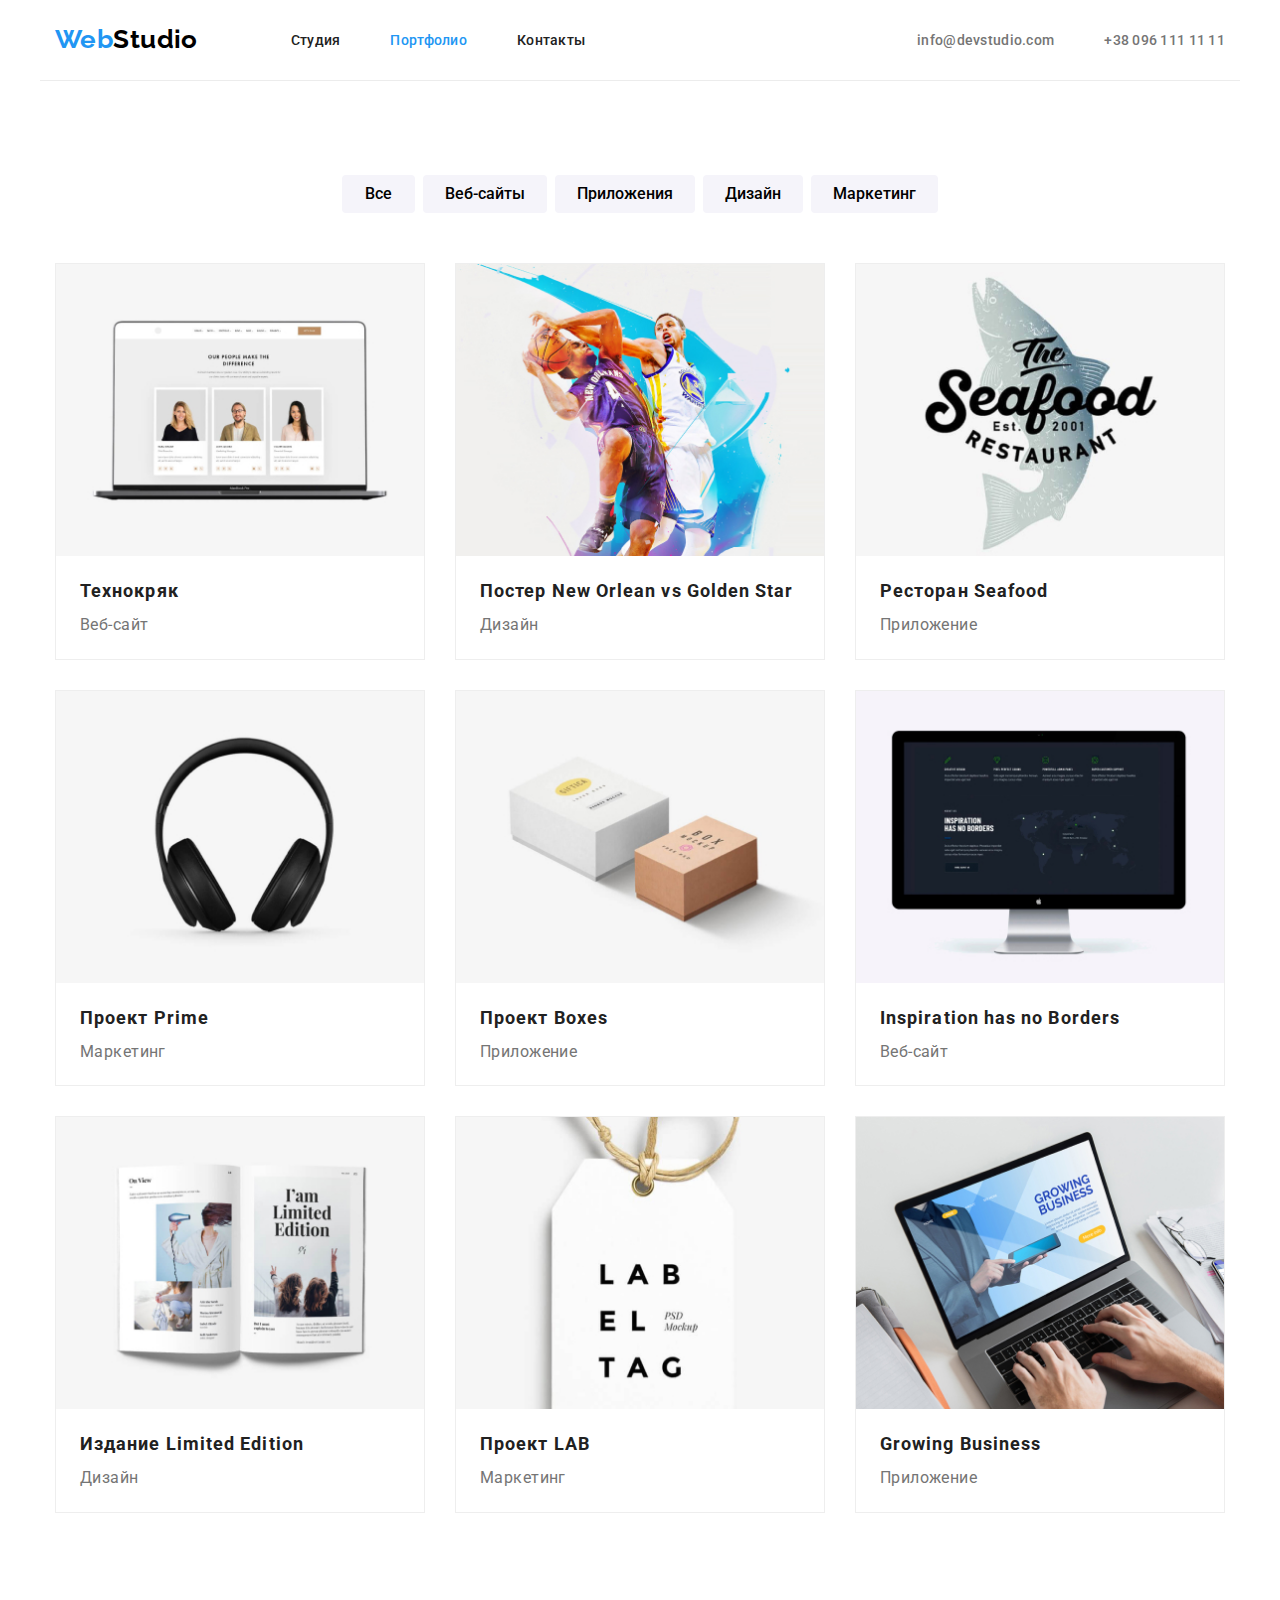
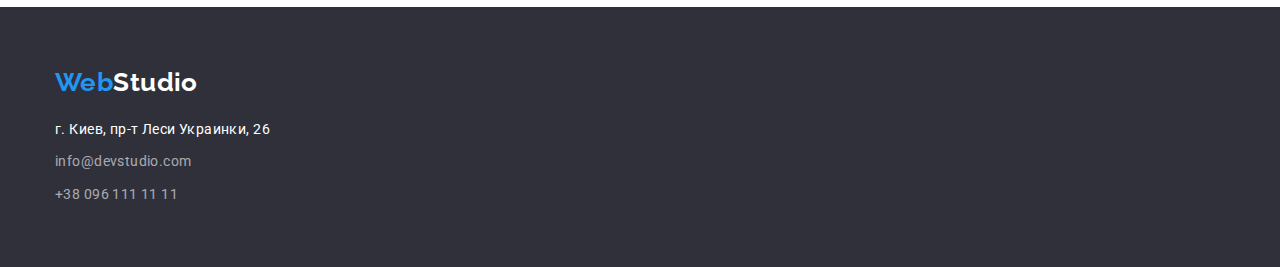
==== commit ec10e472: "minor fixes" ====
--- a/portfolio.html
+++ b/portfolio.html
@@ -13,10 +13,10 @@
 </head>
 
 <body>
-  <header>
+  <header class="header">
     <!-- шапка, навигация -->
-    <div class="nav-container">
-      <nav class="header">
+    <div class="container">
+      <nav class="flexnav">
         <p class="logo">
           <a href="#" class="focused"><span class="logo-blue">Web</span>Studio</a>
         </p>
--- a/css/style.css
+++ b/css/style.css
@@ -77,6 +77,7 @@
 .fourrowel {
   width: calc((100% - 90px) / 4);
   margin-right: 30px;
+
 }
 
 .flexlist .fourrowel:last-child,
@@ -85,15 +86,18 @@
 }
 
 /* индивидуальные */
-
-.nav-container {
-  display: flex;
-  align-items: center;
-  margin-left: auto;
-  margin-right: auto;
-  padding-left: 15px;
-  padding-right: 15px;
-  width: 1200px;
+.comelement {
+  background-color: var(--opposite-text-color);
+  box-shadow: 0px 1px 3px rgba(0, 0, 0, 0.12),
+    0px 1px 1px rgba(0, 0, 0, 0.14),
+    0px 2px 1px rgba(0, 0, 0, 0.2);
+  border-radius: 0px 0px 4px 4px;
+}
+
+.portfolioelement {
+  background-color: var(--opposite-text-color);
+  border: 1px solid #EEEEEE;
+
 }
 
 .maxindented {
@@ -103,11 +107,8 @@
 }
 
 .container-banner {
-  /* align-items: center; */
-  /* max-width: 696px;  - если ставить текст уезжает влево*/
-  text-align: center;
-  padding-left: 15px;
-  padding-right: 15px;
+  max-width: 696px;
+  text-align: center;
 }
 
 .order-title {
@@ -133,7 +134,7 @@
   margin-left: auto;
 }
 
-.main-menu .item + .item {
+.main-menu .item+.item {
   margin-left: 50px;
 }
 
@@ -152,7 +153,7 @@
   justify-content: center;
 }
 
-.main-filters .item + .item {
+.main-filters .item+.item {
   margin-left: 8px;
 }
 
@@ -169,7 +170,12 @@
   padding-bottom: 60px;
 }
 
-.header {
+.header .container {
+  display: flex;
+  align-items: center;
+}
+
+.flexnav {
   display: flex;
   align-items: center;
 }
@@ -270,7 +276,6 @@
 .button {
   display: inline-block;
   min-width: 200px;
-  margin: 10px 32px;
   border-radius: 4px;
   border: none;
   font-weight: 700;
@@ -333,4 +338,4 @@
 
 .border {
   border-top: 1px solid #ececec;
-}
+}